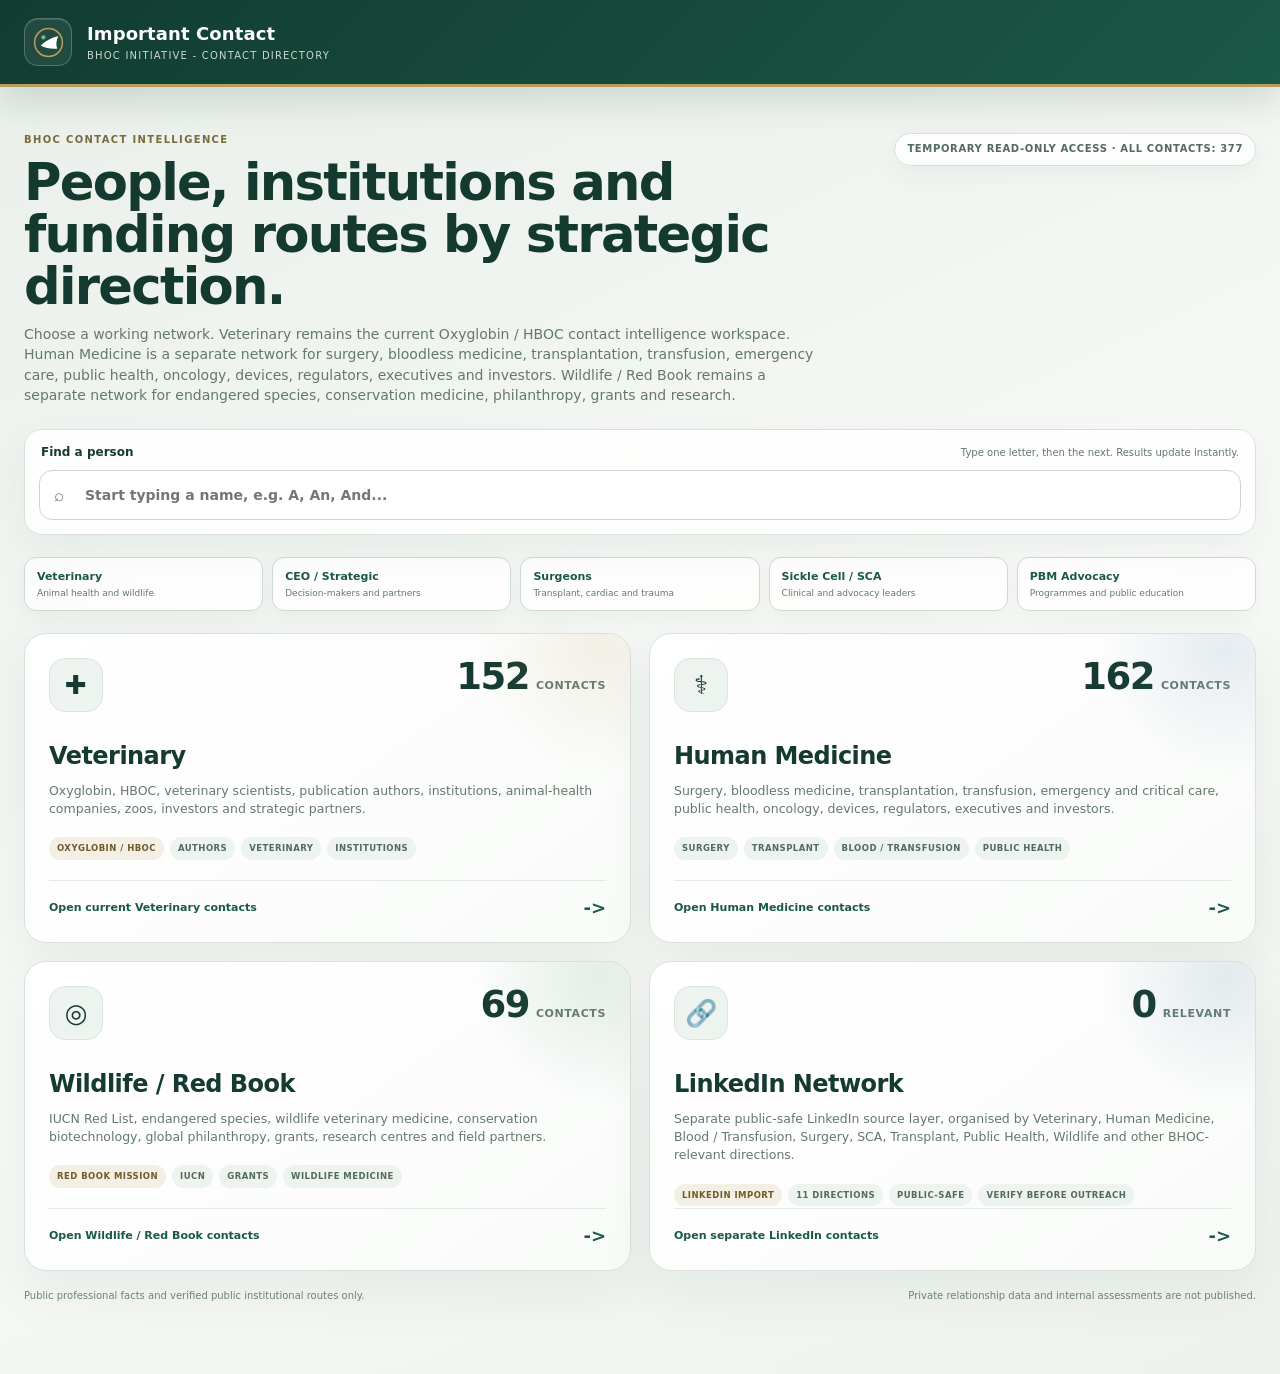
==== index.html @ e78fffad "Refresh LinkedIn group integration scripts" ====
<!doctype html>
<html lang="en">
<head>
<meta charset="utf-8">
<meta name="viewport" content="width=device-width,initial-scale=1">
<meta name="robots" content="noindex,nofollow,noarchive">
<meta name="referrer" content="no-referrer">
<meta http-equiv="Content-Security-Policy" content="default-src 'self'; script-src 'self' 'unsafe-inline'; style-src 'self' 'unsafe-inline'; connect-src 'self'; img-src 'self' data:; object-src 'none'; frame-src 'none'; base-uri 'none'; form-action 'none'">
<title>Important Contact | BHOC Contact Intelligence</title>
<style>.card.human:before{background:radial-gradient(circle,#7898b52b,transparent 68%)}.result-badge.human{background:#edf1f7;color:#49627a}

:root{--bg:#eef2ee;--panel:#fff;--line:#d8e2da;--ink:#153a31;--muted:#64786f;--brand:#123c31;--brand2:#1a5847;--gold:#b79c61;--soft:#edf3ef}
*{box-sizing:border-box}
html,body{margin:0;min-height:100%;background:linear-gradient(155deg,#e9efea 0%,#f7f9f6 55%,#eef2ee 100%);color:var(--ink);font:14px/1.45 system-ui,-apple-system,BlinkMacSystemFont,"Segoe UI",sans-serif}
a{color:inherit}
header{background:linear-gradient(135deg,var(--brand),var(--brand2));color:#fff;border-bottom:3px solid var(--gold);box-shadow:0 14px 35px #123c3126}
.top{max-width:1360px;min-height:84px;margin:auto;padding:0 24px;display:flex;align-items:center;gap:15px}
.mark{width:48px;height:48px;border:1px solid #ffffff38;border-radius:14px;display:grid;place-items:center;background:#ffffff12;box-shadow:inset 0 1px 0 #ffffff22}
.mark svg{width:33px;height:33px}.brand b{display:block;font-size:18px;letter-spacing:.1px}.brand small{display:block;font-size:10px;color:#c8d9d1;letter-spacing:1.2px;text-transform:uppercase;margin-top:2px}
main{max-width:1360px;margin:auto;padding:46px 24px 70px}
.hero{display:grid;grid-template-columns:minmax(0,1fr) auto;gap:30px;align-items:end;margin-bottom:24px}
.kicker{font-size:10px;text-transform:uppercase;letter-spacing:1.35px;font-weight:850;color:#7b6a3c;margin-bottom:8px}
h1{font-size:clamp(30px,4vw,54px);line-height:1.02;letter-spacing:-1.7px;margin:0 0 12px;color:#14392f;max-width:850px}
.hero p{margin:0;color:var(--muted);font-size:14px;max-width:790px}
.live{align-self:start;border:1px solid #d6e0d8;background:#ffffffc7;backdrop-filter:blur(10px);border-radius:999px;padding:8px 12px;font-size:10px;font-weight:850;text-transform:uppercase;letter-spacing:.65px;color:#526a60;box-shadow:0 8px 24px #123c310b}
.search-panel{position:relative;z-index:20;margin:0 0 22px;background:#ffffffd9;border:1px solid var(--line);border-radius:18px;padding:14px;box-shadow:0 14px 36px #123c310d;backdrop-filter:blur(10px)}
.search-label{display:flex;justify-content:space-between;gap:12px;align-items:center;margin:0 2px 8px}.search-label b{font-size:12px}.search-label span{font-size:10px;color:var(--muted)}
.search-wrap{position:relative}.search-icon{position:absolute;left:15px;top:50%;transform:translateY(-50%);font-size:17px;color:#6a7e74;pointer-events:none}.search-wrap input{width:100%;height:50px;border:1px solid #cbd8cf;border-radius:13px;background:#fff;color:var(--ink);padding:0 48px 0 45px;font:600 14px/1.2 system-ui,-apple-system,BlinkMacSystemFont,"Segoe UI",sans-serif;outline:none;box-shadow:inset 0 1px 2px #123c3106}.search-wrap input:focus{border-color:#79978a;box-shadow:0 0 0 3px #1a584713}.clear-search{position:absolute;right:10px;top:50%;transform:translateY(-50%);width:31px;height:31px;border:0;border-radius:9px;background:#edf3ef;color:#526a60;cursor:pointer;font-size:17px;display:none}.clear-search.show{display:block}.search-results{display:none;margin-top:8px;border:1px solid #d6e0d8;border-radius:13px;background:#fff;overflow:hidden;box-shadow:0 18px 40px #123c3114;max-height:420px;overflow-y:auto}.search-results.show{display:block}.result{display:grid;grid-template-columns:minmax(0,1fr) auto;gap:16px;padding:12px 13px;border-bottom:1px solid #e7ede9;text-decoration:none;align-items:center}.result:last-child{border-bottom:0}.result:hover,.result.active{background:#f5f8f6}.result-name{font-size:13px;font-weight:850;color:#173d33}.result-meta{font-size:10px;color:var(--muted);margin-top:2px;line-height:1.35}.result-badges{display:flex;gap:5px;flex-wrap:wrap;justify-content:flex-end}.result-badge{font-size:8px;font-weight:850;text-transform:uppercase;letter-spacing:.4px;padding:4px 7px;border-radius:999px;background:#edf3ef;color:#526a60}.result-badge.wild{background:#edf4e9;color:#4d684e}.result-badge.vet{background:#f3efe5;color:#715b29}.empty-result{padding:14px;color:var(--muted);font-size:11px}.search-foot{padding:8px 12px;background:#f7f9f7;color:#7a8b82;font-size:9px;border-top:1px solid #e7ede9}
.priority-nav{display:grid;grid-template-columns:repeat(5,minmax(130px,1fr));gap:9px;margin:0 0 22px}.priority-link{padding:11px 12px;border:1px solid #cedbd2;border-radius:12px;background:#ffffffc9;color:var(--ink);text-decoration:none;box-shadow:0 8px 20px #123c310a;transition:transform .15s ease,border-color .15s ease}.priority-link:hover{transform:translateY(-1px);border-color:var(--gold)}.priority-link b{display:block;font-size:11px;color:var(--brand2)}.priority-link span{display:block;margin-top:3px;font-size:9px;color:var(--muted);line-height:1.3}
.grid{display:grid;grid-template-columns:repeat(2,minmax(0,1fr));gap:18px}
.card{position:relative;min-height:310px;background:linear-gradient(145deg,#fff,#f9fbf9);border:1px solid var(--line);border-radius:22px;padding:24px;overflow:hidden;text-decoration:none;box-shadow:0 20px 55px #123c3110;transition:transform .18s ease,box-shadow .18s ease,border-color .18s ease}
.card:hover{transform:translateY(-3px);box-shadow:0 26px 65px #123c3118;border-color:#c3d2c7}
.card:before{content:"";position:absolute;width:260px;height:260px;border-radius:50%;right:-100px;top:-115px;background:radial-gradient(circle,#b79c6124,transparent 68%);pointer-events:none}
.card.wild:before{background:radial-gradient(circle,#6ca27a2b,transparent 68%)}.card.network:before{background:radial-gradient(circle,#6b8fa52b,transparent 68%)}
.card-top{display:flex;justify-content:space-between;align-items:flex-start;gap:20px}
.icon{width:54px;height:54px;border-radius:16px;background:#edf3ef;border:1px solid #dbe5de;display:grid;place-items:center;font-size:26px}
.count{display:flex;align-items:baseline;gap:7px;text-align:right}.count strong{font-size:37px;line-height:1;letter-spacing:-1.5px}.count span{font-size:11px;font-weight:800;color:var(--muted);text-transform:uppercase;letter-spacing:.6px}
.card h2{font-size:24px;margin:27px 0 8px;letter-spacing:-.55px}.card p{color:var(--muted);margin:0;max-width:570px;font-size:12.5px}
.tags{display:flex;flex-wrap:wrap;gap:6px;margin:19px 0 26px}.tag{background:var(--soft);color:#526a60;border-radius:999px;padding:5px 8px;font-size:8.5px;font-weight:850;text-transform:uppercase;letter-spacing:.45px}.tag.gold{background:#f3efe5;color:#705a29}
.go{position:absolute;left:24px;right:24px;bottom:21px;display:flex;justify-content:space-between;align-items:center;padding-top:14px;border-top:1px solid #e4ebe6;font-size:11px;font-weight:850;color:#1a5847}.arrow{font-size:18px}
.footer{margin-top:18px;color:#71847a;font-size:10px;display:flex;justify-content:space-between;gap:20px;flex-wrap:wrap}
@media(max-width:820px){main{padding:30px 15px 50px}.top{padding:0 15px}.hero{grid-template-columns:1fr;gap:14px}.live{justify-self:start}.priority-nav{grid-template-columns:1fr 1fr}.grid{grid-template-columns:1fr}.card{min-height:300px;padding:20px}.go{left:20px;right:20px}.count strong{font-size:32px}h1{letter-spacing:-1px}.search-label{align-items:flex-start;flex-direction:column;gap:2px}.result{grid-template-columns:1fr}.result-badges{justify-content:flex-start}}@media(max-width:470px){.priority-nav{grid-template-columns:1fr}}
</style>
</head>
<body>
<header>
  <div class="top">
    <div class="mark" aria-label="BHOC Initiative">
      <svg viewBox="0 0 64 64" fill="none" aria-hidden="true">
        <circle cx="32" cy="32" r="27" stroke="#B79C61" stroke-width="3"/>
        <path d="M17 38c8-8 22-16 34-18-4 8-5 17-2 24-12 1-23-1-32-6Z" fill="#fff"/>
        <circle cx="22" cy="22" r="4" fill="#75BE89"/>
      </svg>
    </div>
    <div class="brand"><b>Important Contact</b><small>BHOC Initiative - Contact Directory</small></div>
  </div>
</header>

<main>
<section class="hero">
  <div>
    <div class="kicker">BHOC Contact Intelligence</div>
    <h1>People, institutions and funding routes by strategic direction.</h1>
    <p>Choose a working network. Veterinary remains the current Oxyglobin / HBOC contact intelligence workspace. Human Medicine is a separate network for surgery, bloodless medicine, transplantation, transfusion, emergency care, public health, oncology, devices, regulators, executives and investors. Wildlife / Red Book remains a separate network for endangered species, conservation medicine, philanthropy, grants and research.</p>
  </div>
  <div class="live">Temporary read-only access · All contacts: <strong id="allCount">...</strong></div>
</section>

<section class="search-panel" aria-label="Person search">
  <div class="search-label"><b>Find a person</b><span>Type one letter, then the next. Results update instantly.</span></div>
  <div class="search-wrap">
    <span class="search-icon" aria-hidden="true">&#8981;</span>
    <input id="personSearch" type="search" inputmode="search" autocomplete="off" spellcheck="false" placeholder="Start typing a name, e.g. A, An, And..." aria-label="Search people by name" aria-controls="personResults" aria-autocomplete="list">
    <button class="clear-search" id="clearSearch" type="button" aria-label="Clear search">x</button>
  </div>
  <div class="search-results" id="personResults" role="listbox" aria-label="Matching people"></div>
</section>

<nav class="priority-nav" aria-label="Priority contact groups">
  <a class="priority-link" href="site/contacts-v7.html?v=20260910-1"><b>Veterinary</b><span>Animal health and wildlife</span></a>
  <a class="priority-link" href="site/human-medicine.html?group=ceo_strategic"><b>CEO / Strategic</b><span>Decision-makers and partners</span></a>
  <a class="priority-link" href="site/human-medicine.html?group=surgery"><b>Surgeons</b><span>Transplant, cardiac and trauma</span></a>
  <a class="priority-link" href="site/human-medicine.html?group=scd_sca"><b>Sickle Cell / SCA</b><span>Clinical and advocacy leaders</span></a>
  <a class="priority-link" href="site/human-medicine.html?group=pbm_advocacy"><b>PBM Advocacy</b><span>Programmes and public education</span></a>
</nav>

<section class="grid">
  <a class="card" href="site/contacts-v7.html?v=20260910-1">
    <div class="card-top">
      <div class="icon" aria-hidden="true">&#10010;</div>
      <div class="count"><strong id="vetCount">...</strong><span>contacts</span></div>
    </div>
    <h2>Veterinary</h2>
    <p>Oxyglobin, HBOC, veterinary scientists, publication authors, institutions, animal-health companies, zoos, investors and strategic partners.</p>
    <div class="tags"><span class="tag gold">Oxyglobin / HBOC</span><span class="tag">Authors</span><span class="tag">Veterinary</span><span class="tag">Institutions</span></div>
    <div class="go"><span>Open current Veterinary contacts</span><span class="arrow">-&gt;</span></div>
  </a>

  <a class="card human" href="site/human-medicine.html?v=20260910-1">
    <div class="card-top">
      <div class="icon" aria-hidden="true">&#9877;</div>
      <div class="count"><strong id="humanCount">...</strong><span>contacts</span></div>
    </div>
    <h2>Human Medicine</h2>
    <p>Surgery, bloodless medicine, transplantation, transfusion, emergency and critical care, public health, oncology, devices, regulators, executives and investors.</p>
    <div class="tags"><span class="tag">Surgery</span><span class="tag">Transplant</span><span class="tag">Blood / Transfusion</span><span class="tag">Public Health</span></div>
    <div class="go"><span>Open Human Medicine contacts</span><span class="arrow">-&gt;</span></div>
  </a>

  <a class="card wild" href="site/wildlife-red-book.html?v=20260906-2">
    <div class="card-top">
      <div class="icon" aria-hidden="true">&#9678;</div>
      <div class="count"><strong id="wildCount">...</strong><span>contacts</span></div>
    </div>
    <h2>Wildlife / Red Book</h2>
    <p>IUCN Red List, endangered species, wildlife veterinary medicine, conservation biotechnology, global philanthropy, grants, research centres and field partners.</p>
    <div class="tags"><span class="tag gold">Red Book Mission</span><span class="tag">IUCN</span><span class="tag">Grants</span><span class="tag">Wildlife Medicine</span></div>
    <div class="go"><span>Open Wildlife / Red Book contacts</span><span class="arrow">-&gt;</span></div>
  </a>
  <a class="card network" href="network/">
    <div class="card-top">
      <div class="icon" aria-hidden="true">&#128279;</div>
      <div class="count"><strong id="linkedinCount">...</strong><span>relevant</span></div>
    </div>
    <h2>LinkedIn Network</h2>
    <p>Separate public-safe LinkedIn source layer, organised by Veterinary, Human Medicine, Blood / Transfusion, Surgery, SCA, Transplant, Public Health, Wildlife and other BHOC-relevant directions.</p>
    <div class="tags"><span class="tag gold">LinkedIn import</span><span class="tag">11 directions</span><span class="tag">Public-safe</span><span class="tag">Verify before outreach</span></div>
    <div class="go"><span>Open separate LinkedIn contacts</span><span class="arrow">-&gt;</span></div>
  </a>
</section>

<div class="footer"><span>Public professional facts and verified public institutional routes only.</span><span>Private relationship data and internal assessments are not published.</span></div>
</main>

<script src="site/directory-counts.js?v=20260915-3"></script>
<script>
'use strict';
const norm=s=>String(s||'').toLowerCase().normalize('NFD').replace(/[\u0300-\u036f]/g,'').replace(/[^a-z0-9]+/g,' ').trim().replace(/\s+/g,' ');
const esc=s=>String(s??'').replace(/[&<>"']/g,c=>({'&':'&amp;','<':'&lt;','>':'&gt;','"':'&quot;',"'":'&#39;'}[c]));
const clean=s=>String(s||'').replace(/[.]+$/,'').trim();
const citeSig=n=>{const t=clean(n).split(/\s+/).filter(Boolean);return t.length<2?norm(n):t[0].toLowerCase()+'|'+t.slice(1).join('').replace(/[^A-Za-z]/g,'').toLowerCase()};
const fullSig=n=>{const t=clean(n).replace(/[()]/g,' ').split(/\s+/).filter(Boolean);return t.length<2?norm(n):t[t.length-1].toLowerCase()+'|'+t.slice(0,-1).map(x=>(x.replace(/[^A-Za-z]/g,'')[0]||'')).join('').toLowerCase()};
const splitAuthors=p=>String(p.source_authors||p.authors||'').split(',').map(clean).filter(x=>x&&!/et\s*al/i.test(x));
function parseStrategic(md){
  const people=[],orgs=[];
  for(const line of md.split('\n').filter(x=>/^\|\s*[PO]\d+/.test(x))){
    const p=line.split('|').slice(1,-1).map(x=>x.trim());
    const m=(p[6]||'').match(/\((https?:\/\/[^)]+)\)/);
    const r={id:p[0],name:p[1],type:p[2],role:p[3],country:p[4],species:p[5],source:m?m[1]:''};
    (/^P/.test(r.id)?people:orgs).push(r);
  }
  return {people,orgs};
}
async function getJSON(url,fallback){try{const r=await fetch(url,{cache:'no-store'});if(!r.ok)throw Error(r.status);return await r.json()}catch(e){return fallback}}
async function getText(url,fallback=''){try{const r=await fetch(url,{cache:'no-store'});if(!r.ok)throw Error(r.status);return await r.text()}catch(e){return fallback}}
let peopleIndex=[];
function buildPeopleIndex(vetPeople,humanPeople,wildContacts){
  const map=new Map();
  function add(x,section){
    if(!x?.name)return;
    const key=norm(x.name); if(!key)return;
    let r=map.get(key);
    if(!r){r={name:x.name,role:x.role||'',organisation:x.organisation||'',country:x.country||'',url:x.source||x.contact_page||x.official_page||'',sections:new Set()};map.set(key,r)}
    r.sections.add(section);
    if(!r.role&&x.role)r.role=x.role;
    if(!r.organisation&&x.organisation)r.organisation=x.organisation;
    if(!r.country&&x.country)r.country=x.country;
    if(!r.url)r.url=x.contact_page||x.official_page||x.source||'';
  }
  vetPeople.forEach(p=>add({name:p.name,role:p.role,country:p.country,source:p.source},'Veterinary'));
  humanPeople.forEach(p=>add({name:p.name,role:p.role,country:p.country,source:p.source},'Human Medicine'));
  (wildContacts||[]).filter(x=>String(x.record_type||'').toLowerCase()==='person').forEach(p=>add(p,'Wildlife / Red Book'));
  peopleIndex=[...map.values()].sort((a,b)=>a.name.localeCompare(b.name));
}
function renderPeopleSearch(){
  const input=document.getElementById('personSearch'),box=document.getElementById('personResults'),clear=document.getElementById('clearSearch');
  const q=norm(input.value);
  clear.classList.toggle('show',!!q);
  if(!q){box.classList.remove('show');box.innerHTML='';return}
  const matches=peopleIndex.filter(p=>norm(p.name).includes(q)).sort((a,b)=>{
    const an=norm(a.name),bn=norm(b.name),as=an.startsWith(q)?0:1,bs=bn.startsWith(q)?0:1;
    return as-bs||an.indexOf(q)-bn.indexOf(q)||a.name.localeCompare(b.name);
  }).slice(0,12);
  if(!matches.length){box.innerHTML='<div class="empty-result">No person found for <b>'+esc(input.value.trim())+'</b>.</div>';box.classList.add('show');return}
  box.innerHTML=matches.map(p=>{
    const meta=[p.role,p.organisation,p.country].filter(Boolean).join(' - ');
    const badges=[...p.sections].map(s=>'<span class="result-badge '+(s.startsWith('Wildlife')?'wild':s.startsWith('Human')?'human':'vet')+'">'+esc(s)+'</span>').join('');
    const href=p.url||'#';
    return '<a class="result" role="option" href="'+esc(href)+'"'+(href==='#'?'':' target="_blank" rel="noopener"')+'><div><div class="result-name">'+esc(p.name)+'</div><div class="result-meta">'+esc(meta||'Public professional contact')+'</div></div><div class="result-badges">'+badges+'</div></a>';
  }).join('')+'<div class="search-foot">Showing up to 12 matching people. Search is name-based and updates with every letter.</div>';
  box.classList.add('show');
}

document.getElementById('personSearch').addEventListener('input',renderPeopleSearch);
document.getElementById('personSearch').addEventListener('focus',()=>{if(document.getElementById('personSearch').value)renderPeopleSearch()});
document.getElementById('clearSearch').addEventListener('click',()=>{const i=document.getElementById('personSearch');i.value='';renderPeopleSearch();i.focus()});
document.addEventListener('click',e=>{if(!e.target.closest('.search-panel'))document.getElementById('personResults').classList.remove('show')});
document.getElementById('personSearch').addEventListener('keydown',e=>{if(e.key==='Escape'){e.currentTarget.value='';renderPeopleSearch();e.currentTarget.blur()}});

(async()=>{
  const [md,hmd,wild]=await Promise.all([getText('veterinary/CONTACTS.md'),getText('human-medicine/CONTACTS.md'),getJSON('wildlife-red-book/contacts.json',{contacts:[]})]);
  const parsed=parseStrategic(md),humanParsed=parseStrategic(hmd);
  buildPeopleIndex(parsed.people,humanParsed.people,wild.contacts||[]);
  const summary=await window.ImportantContactCounts.get();
  document.getElementById('vetCount').textContent=summary.veterinary??'-';
  document.getElementById('humanCount').textContent=summary.humanMedicine??'-';
  document.getElementById('wildCount').textContent=summary.wildlife??'-';
  document.getElementById('linkedinCount').textContent=summary.linkedinNetwork??'-';
  document.getElementById('allCount').textContent=summary.total??'-';
})();
</script>
</body>
</html>
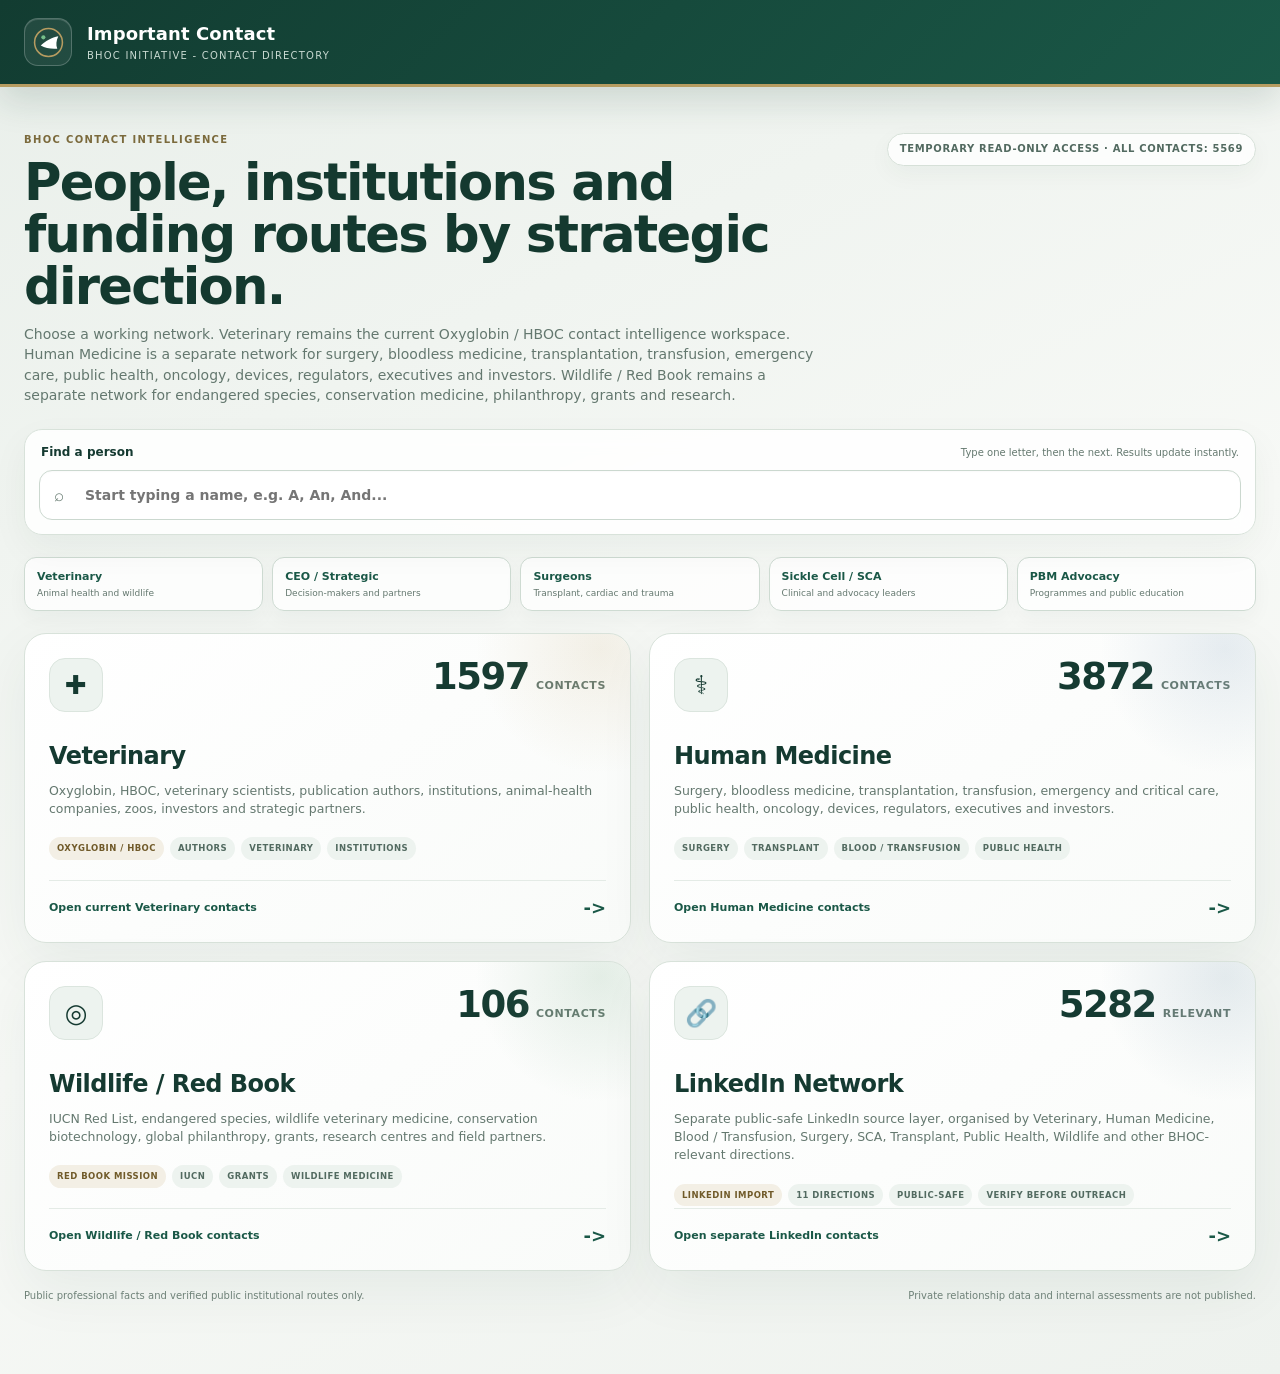
==== commit 994ae6fe: "Refresh total counter loader" ====
--- a/index.html
+++ b/index.html
@@ -132,7 +132,7 @@
 <div class="footer"><span>Public professional facts and verified public institutional routes only.</span><span>Private relationship data and internal assessments are not published.</span></div>
 </main>
 
-<script src="site/directory-counts.js?v=20260915-3"></script>
+<script src="site/directory-counts.js?v=20260915-4"></script>
 <script>
 'use strict';
 const norm=s=>String(s||'').toLowerCase().normalize('NFD').replace(/[\u0300-\u036f]/g,'').replace(/[^a-z0-9]+/g,' ').trim().replace(/\s+/g,' ');
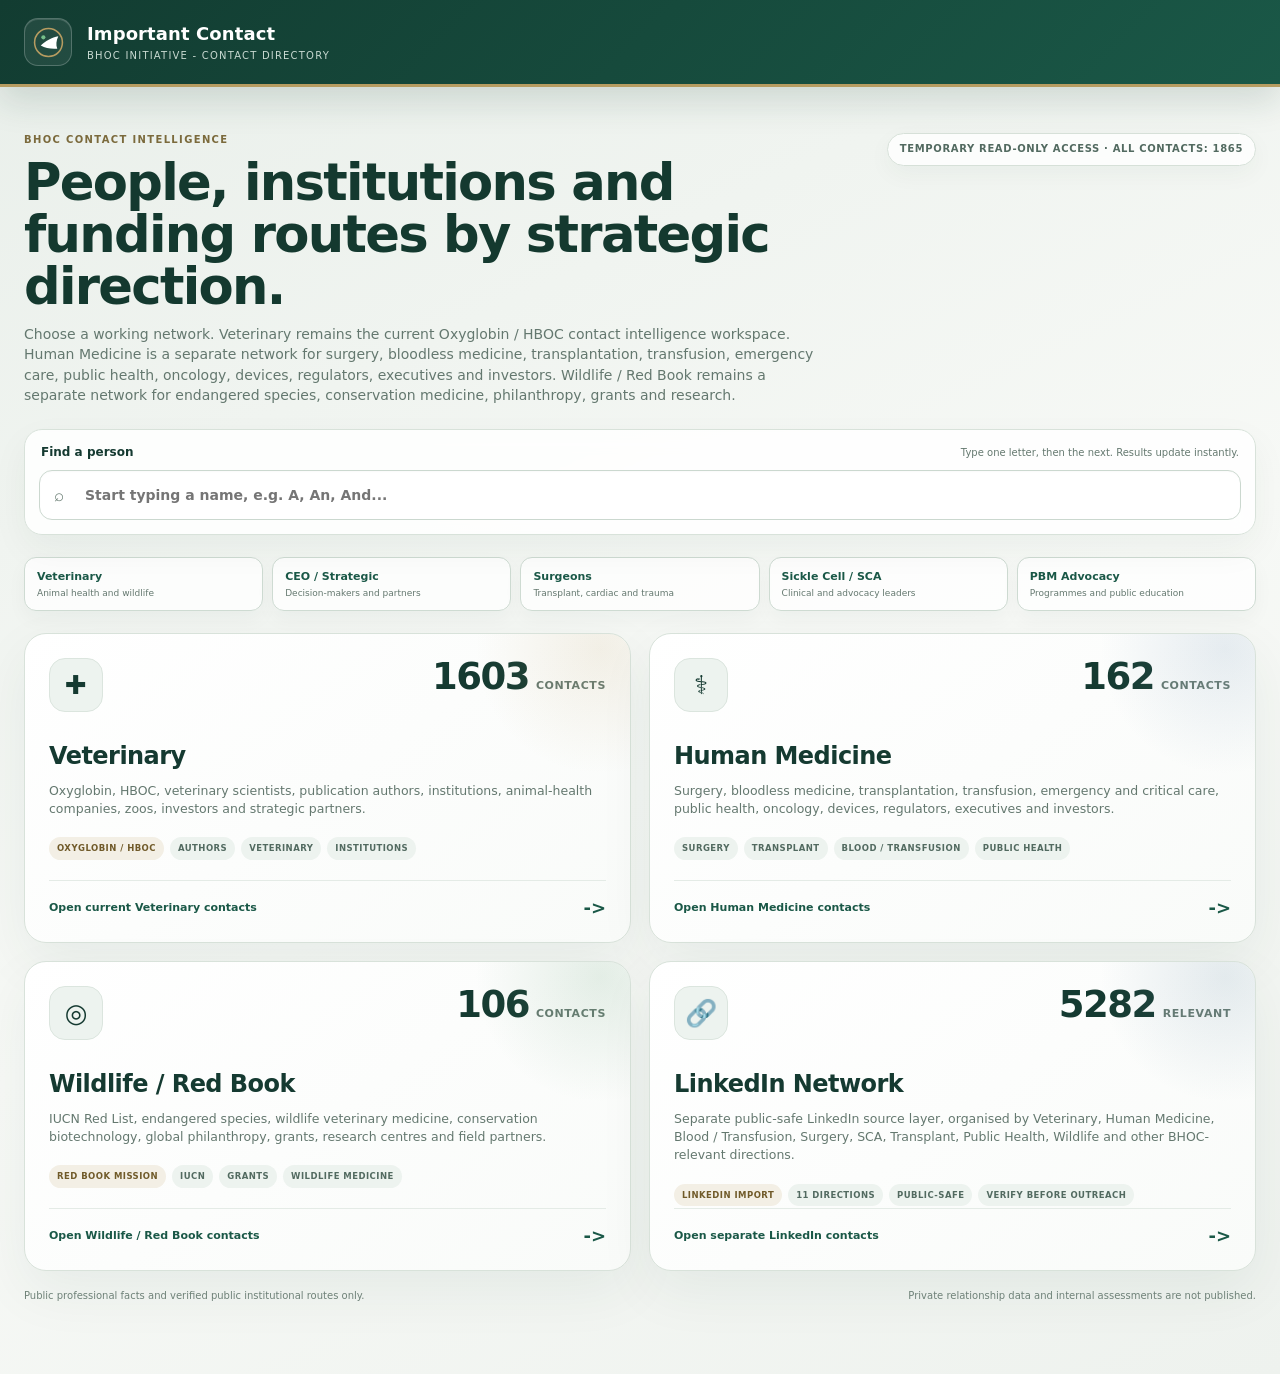
==== commit b46bffcd: "Refresh deduplicated group totals" ====
--- a/index.html
+++ b/index.html
@@ -132,7 +132,7 @@
 <div class="footer"><span>Public professional facts and verified public institutional routes only.</span><span>Private relationship data and internal assessments are not published.</span></div>
 </main>
 
-<script src="site/directory-counts.js?v=20260915-4"></script>
+<script src="site/directory-counts.js?v=20260915-5"></script>
 <script>
 'use strict';
 const norm=s=>String(s||'').toLowerCase().normalize('NFD').replace(/[\u0300-\u036f]/g,'').replace(/[^a-z0-9]+/g,' ').trim().replace(/\s+/g,' ');
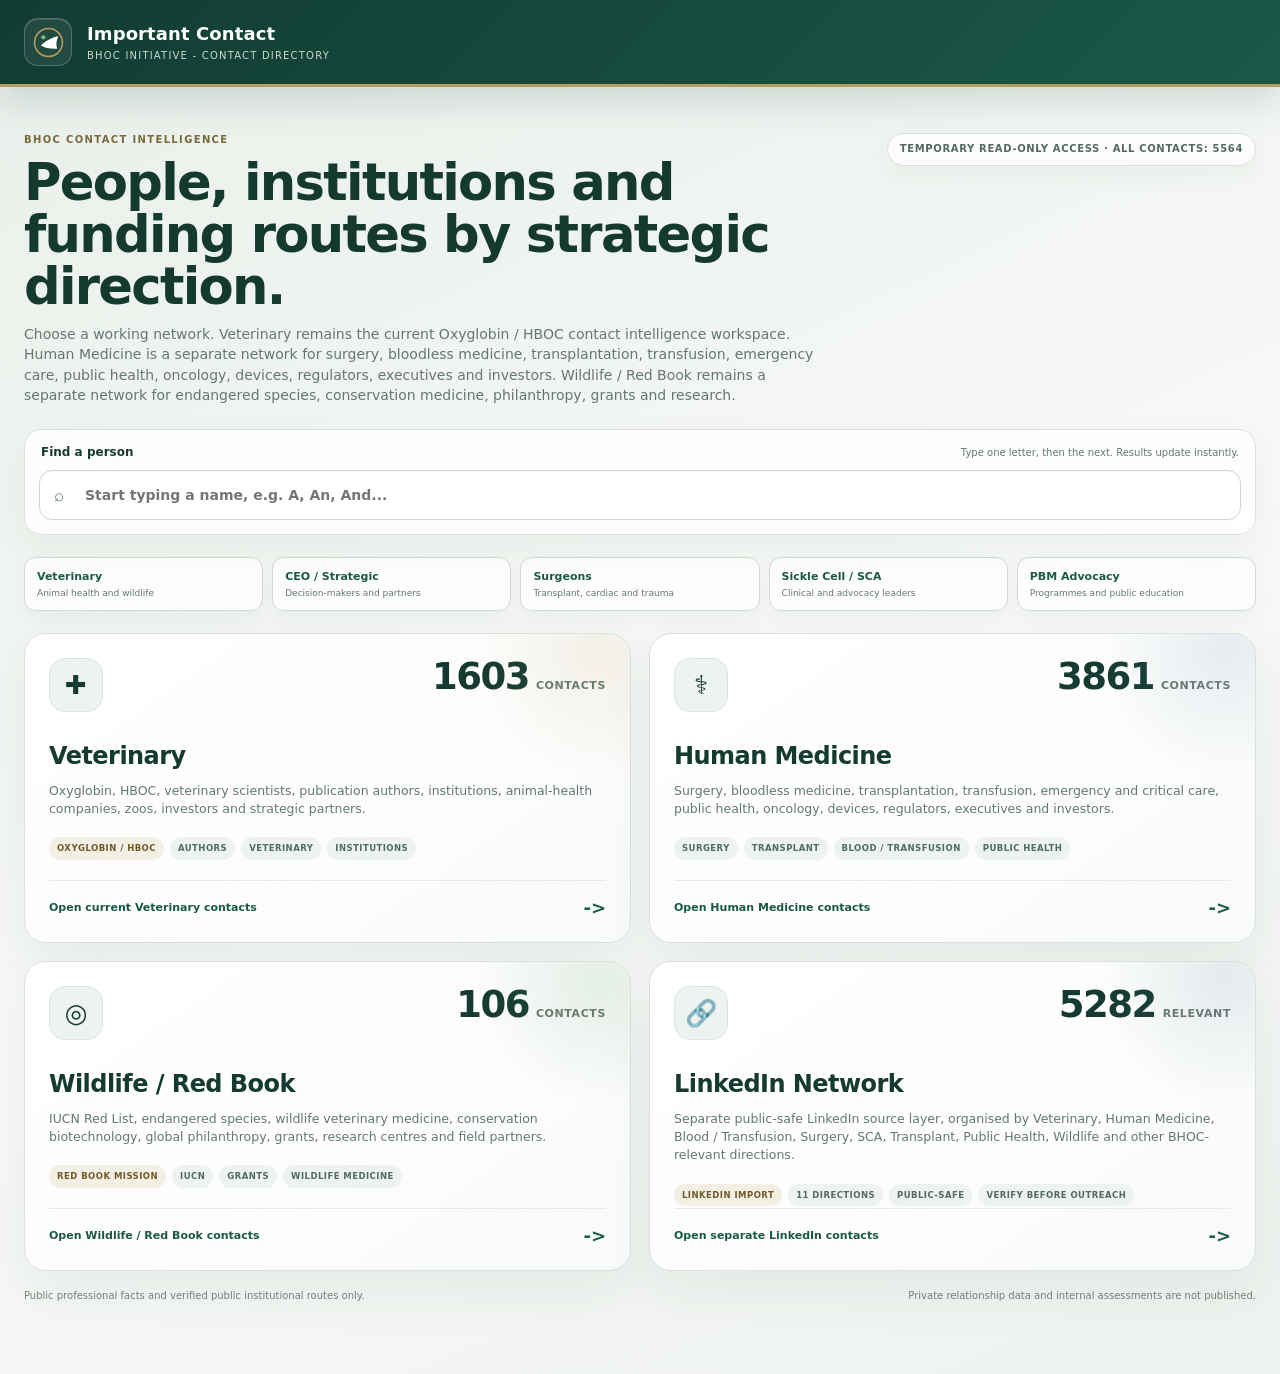
==== commit fd632949: "Refresh Human total mapping" ====
--- a/index.html
+++ b/index.html
@@ -132,7 +132,7 @@
 <div class="footer"><span>Public professional facts and verified public institutional routes only.</span><span>Private relationship data and internal assessments are not published.</span></div>
 </main>
 
-<script src="site/directory-counts.js?v=20260915-5"></script>
+<script src="site/directory-counts.js?v=20260915-6"></script>
 <script>
 'use strict';
 const norm=s=>String(s||'').toLowerCase().normalize('NFD').replace(/[\u0300-\u036f]/g,'').replace(/[^a-z0-9]+/g,' ').trim().replace(/\s+/g,' ');
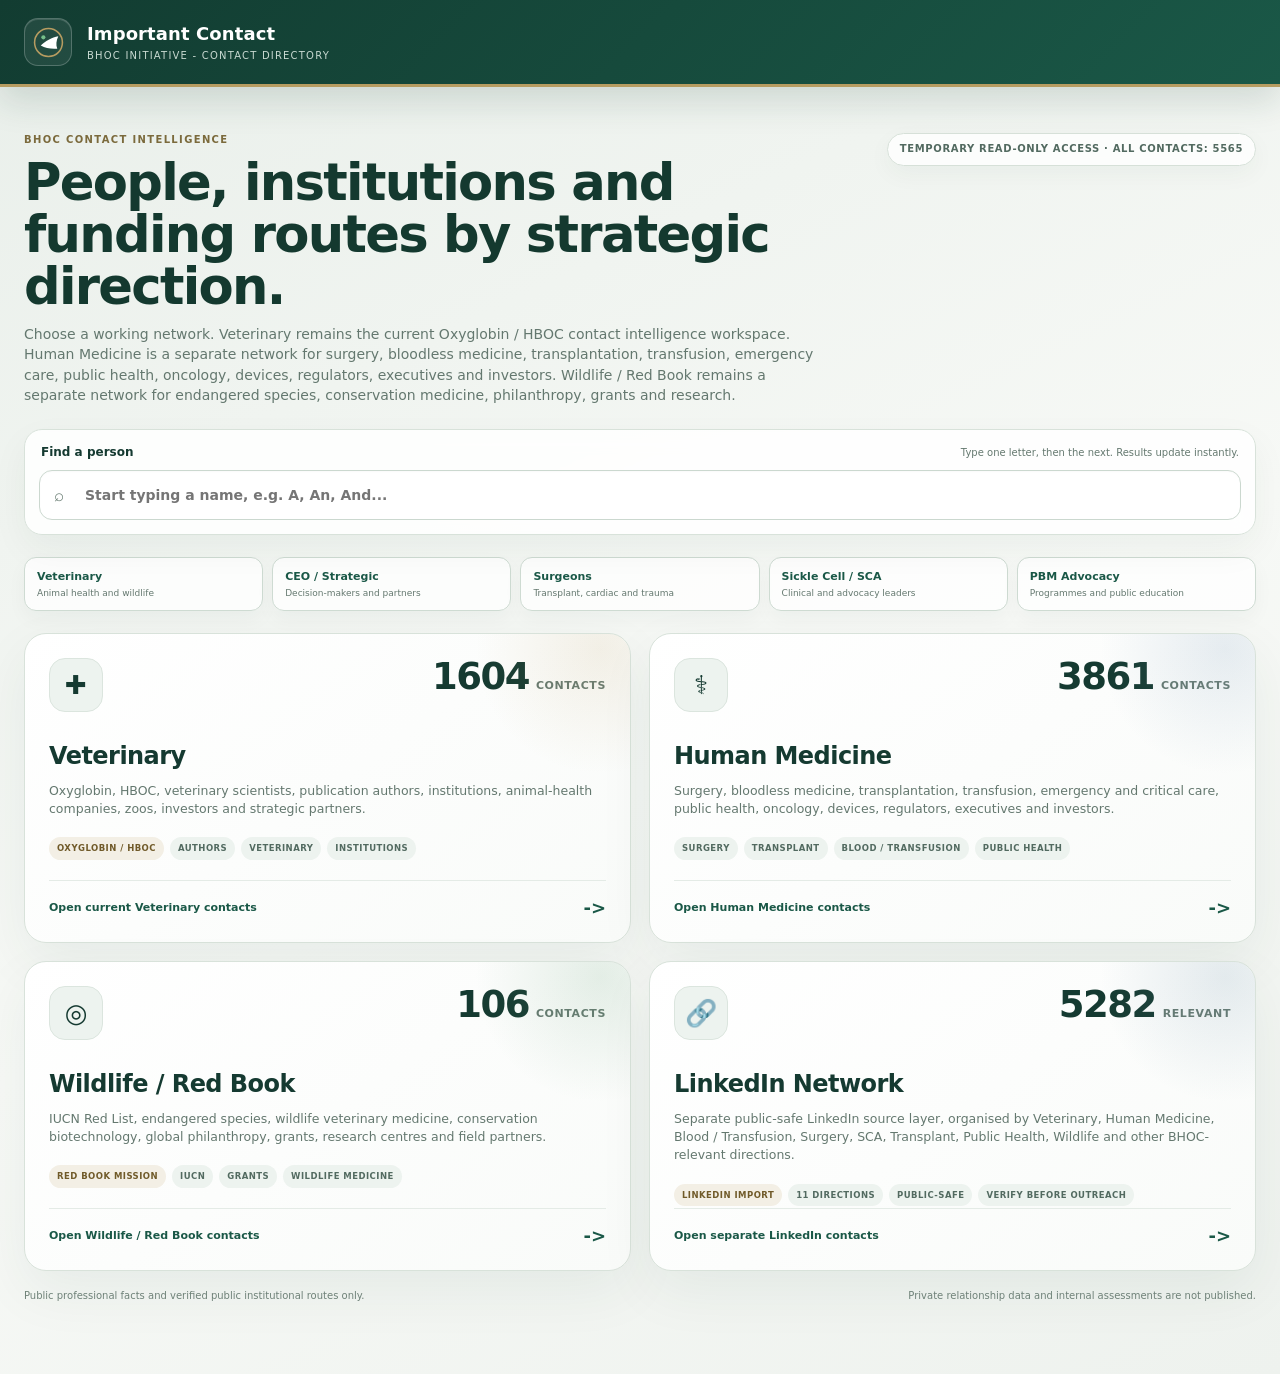
==== commit 06582f08: "Refresh canonical deduplicated counters" ====
--- a/index.html
+++ b/index.html
@@ -132,7 +132,7 @@
 <div class="footer"><span>Public professional facts and verified public institutional routes only.</span><span>Private relationship data and internal assessments are not published.</span></div>
 </main>
 
-<script src="site/directory-counts.js?v=20260915-6"></script>
+<script src="site/directory-counts.js?v=20260915-7"></script>
 <script>
 'use strict';
 const norm=s=>String(s||'').toLowerCase().normalize('NFD').replace(/[\u0300-\u036f]/g,'').replace(/[^a-z0-9]+/g,' ').trim().replace(/\s+/g,' ');
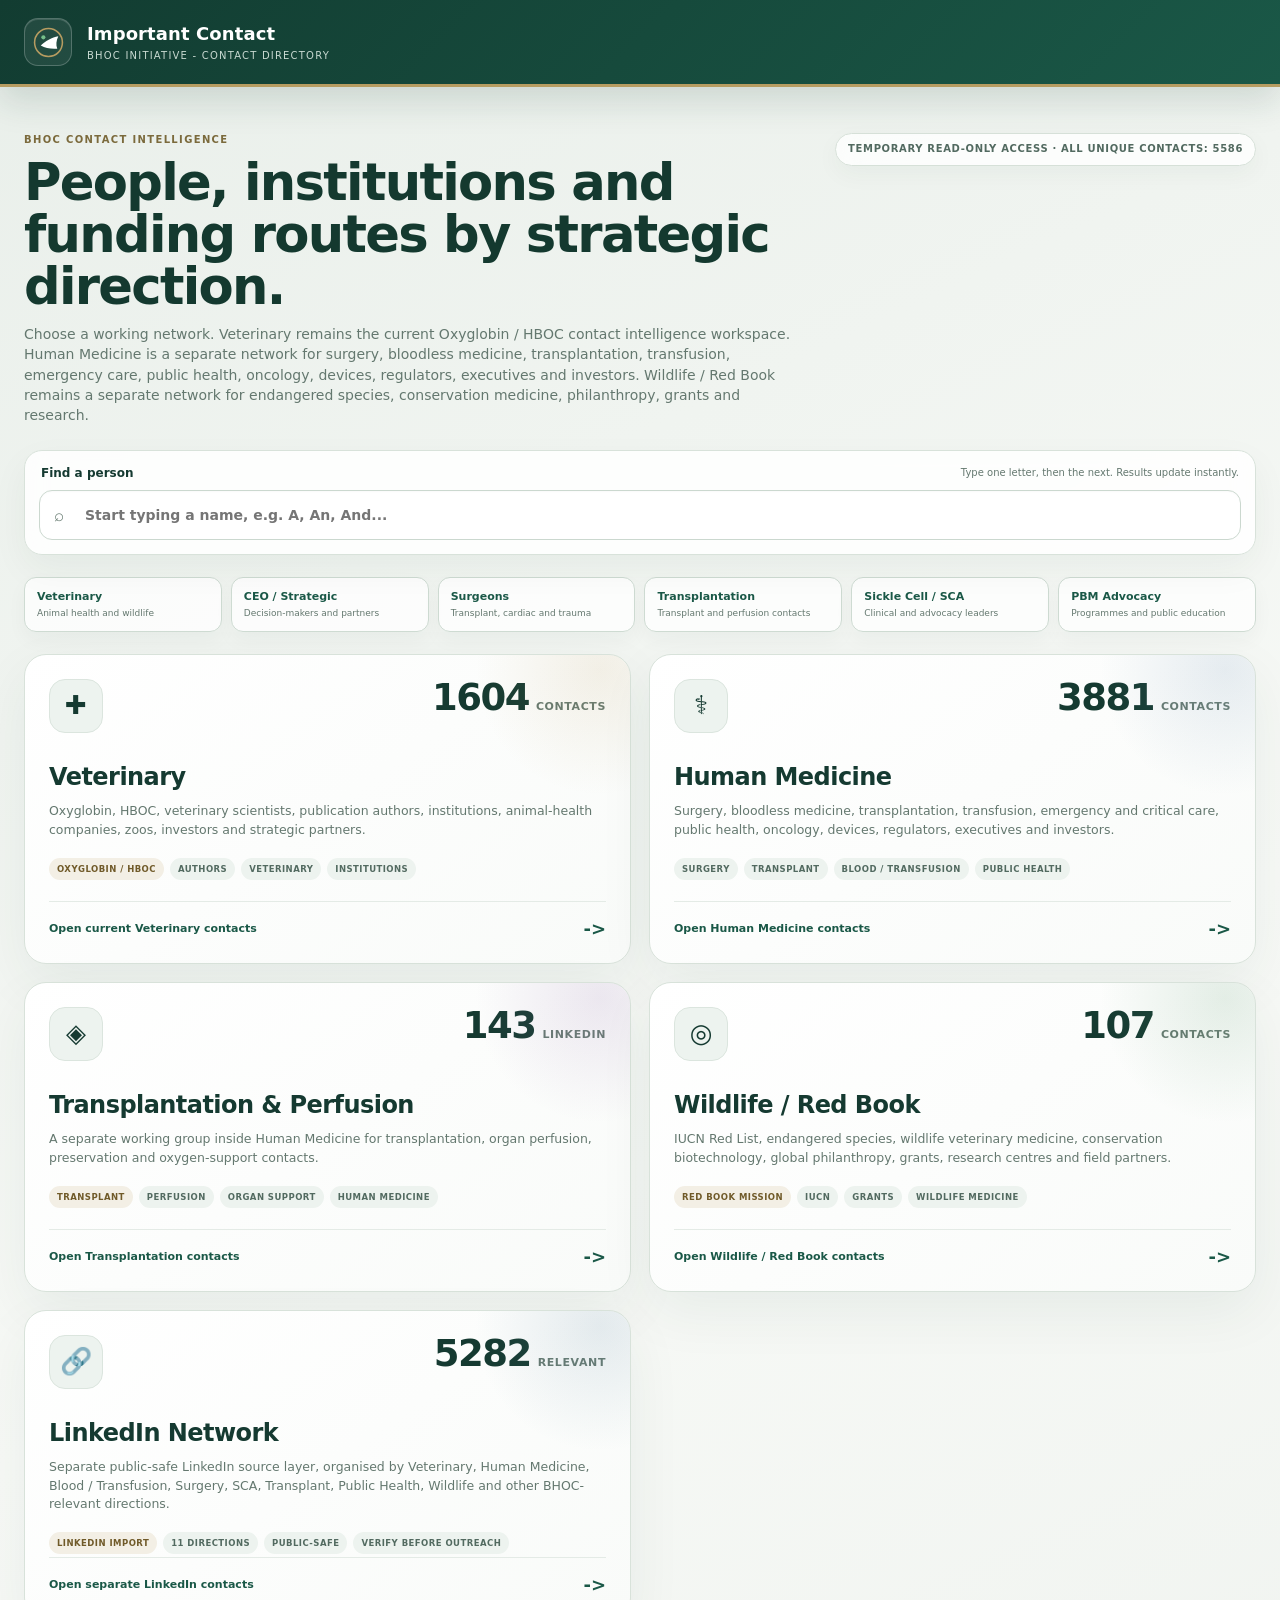
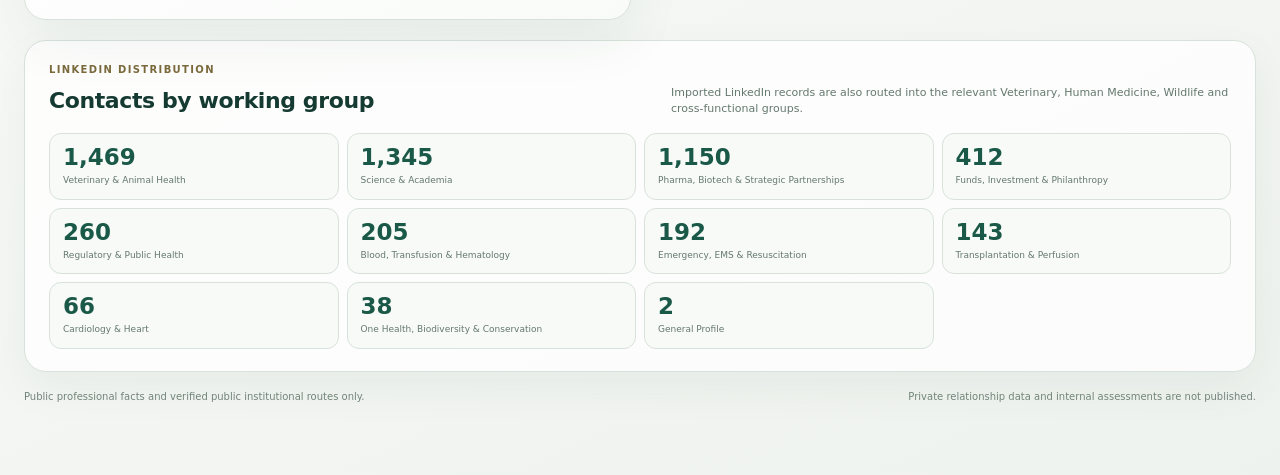
==== commit e00195c9: "Merge LinkedIn contacts into canonical directories" ====
--- a/index.html
+++ b/index.html
@@ -26,7 +26,7 @@
 .search-panel{position:relative;z-index:20;margin:0 0 22px;background:#ffffffd9;border:1px solid var(--line);border-radius:18px;padding:14px;box-shadow:0 14px 36px #123c310d;backdrop-filter:blur(10px)}
 .search-label{display:flex;justify-content:space-between;gap:12px;align-items:center;margin:0 2px 8px}.search-label b{font-size:12px}.search-label span{font-size:10px;color:var(--muted)}
 .search-wrap{position:relative}.search-icon{position:absolute;left:15px;top:50%;transform:translateY(-50%);font-size:17px;color:#6a7e74;pointer-events:none}.search-wrap input{width:100%;height:50px;border:1px solid #cbd8cf;border-radius:13px;background:#fff;color:var(--ink);padding:0 48px 0 45px;font:600 14px/1.2 system-ui,-apple-system,BlinkMacSystemFont,"Segoe UI",sans-serif;outline:none;box-shadow:inset 0 1px 2px #123c3106}.search-wrap input:focus{border-color:#79978a;box-shadow:0 0 0 3px #1a584713}.clear-search{position:absolute;right:10px;top:50%;transform:translateY(-50%);width:31px;height:31px;border:0;border-radius:9px;background:#edf3ef;color:#526a60;cursor:pointer;font-size:17px;display:none}.clear-search.show{display:block}.search-results{display:none;margin-top:8px;border:1px solid #d6e0d8;border-radius:13px;background:#fff;overflow:hidden;box-shadow:0 18px 40px #123c3114;max-height:420px;overflow-y:auto}.search-results.show{display:block}.result{display:grid;grid-template-columns:minmax(0,1fr) auto;gap:16px;padding:12px 13px;border-bottom:1px solid #e7ede9;text-decoration:none;align-items:center}.result:last-child{border-bottom:0}.result:hover,.result.active{background:#f5f8f6}.result-name{font-size:13px;font-weight:850;color:#173d33}.result-meta{font-size:10px;color:var(--muted);margin-top:2px;line-height:1.35}.result-badges{display:flex;gap:5px;flex-wrap:wrap;justify-content:flex-end}.result-badge{font-size:8px;font-weight:850;text-transform:uppercase;letter-spacing:.4px;padding:4px 7px;border-radius:999px;background:#edf3ef;color:#526a60}.result-badge.wild{background:#edf4e9;color:#4d684e}.result-badge.vet{background:#f3efe5;color:#715b29}.empty-result{padding:14px;color:var(--muted);font-size:11px}.search-foot{padding:8px 12px;background:#f7f9f7;color:#7a8b82;font-size:9px;border-top:1px solid #e7ede9}
-.priority-nav{display:grid;grid-template-columns:repeat(5,minmax(130px,1fr));gap:9px;margin:0 0 22px}.priority-link{padding:11px 12px;border:1px solid #cedbd2;border-radius:12px;background:#ffffffc9;color:var(--ink);text-decoration:none;box-shadow:0 8px 20px #123c310a;transition:transform .15s ease,border-color .15s ease}.priority-link:hover{transform:translateY(-1px);border-color:var(--gold)}.priority-link b{display:block;font-size:11px;color:var(--brand2)}.priority-link span{display:block;margin-top:3px;font-size:9px;color:var(--muted);line-height:1.3}
+.priority-nav{display:grid;grid-template-columns:repeat(6,minmax(120px,1fr));gap:9px;margin:0 0 22px}.priority-link{padding:11px 12px;border:1px solid #cedbd2;border-radius:12px;background:#ffffffc9;color:var(--ink);text-decoration:none;box-shadow:0 8px 20px #123c310a;transition:transform .15s ease,border-color .15s ease}.priority-link:hover{transform:translateY(-1px);border-color:var(--gold)}.priority-link b{display:block;font-size:11px;color:var(--brand2)}.priority-link span{display:block;margin-top:3px;font-size:9px;color:var(--muted);line-height:1.3}
 .grid{display:grid;grid-template-columns:repeat(2,minmax(0,1fr));gap:18px}
 .card{position:relative;min-height:310px;background:linear-gradient(145deg,#fff,#f9fbf9);border:1px solid var(--line);border-radius:22px;padding:24px;overflow:hidden;text-decoration:none;box-shadow:0 20px 55px #123c3110;transition:transform .18s ease,box-shadow .18s ease,border-color .18s ease}
 .card:hover{transform:translateY(-3px);box-shadow:0 26px 65px #123c3118;border-color:#c3d2c7}
@@ -38,8 +38,10 @@
 .card h2{font-size:24px;margin:27px 0 8px;letter-spacing:-.55px}.card p{color:var(--muted);margin:0;max-width:570px;font-size:12.5px}
 .tags{display:flex;flex-wrap:wrap;gap:6px;margin:19px 0 26px}.tag{background:var(--soft);color:#526a60;border-radius:999px;padding:5px 8px;font-size:8.5px;font-weight:850;text-transform:uppercase;letter-spacing:.45px}.tag.gold{background:#f3efe5;color:#705a29}
 .go{position:absolute;left:24px;right:24px;bottom:21px;display:flex;justify-content:space-between;align-items:center;padding-top:14px;border-top:1px solid #e4ebe6;font-size:11px;font-weight:850;color:#1a5847}.arrow{font-size:18px}
+.card.transplant:before{background:radial-gradient(circle,#9c7cb12b,transparent 68%)}
+.group-summary{margin-top:20px;padding:22px 24px;background:#ffffffc9;border:1px solid var(--line);border-radius:22px;box-shadow:0 16px 45px #123c310d}.group-summary-head{display:flex;justify-content:space-between;gap:20px;align-items:end;margin-bottom:16px}.group-summary-head h2{margin:0;font-size:22px;letter-spacing:-.4px}.group-summary-head span{max-width:560px;color:var(--muted);font-size:11px}.group-counts{display:grid;grid-template-columns:repeat(4,minmax(150px,1fr));gap:8px}.group-count{padding:12px 13px;border:1px solid #d8e2da;border-radius:12px;background:#f8faf8}.group-count strong{display:block;font-size:23px;line-height:1;color:var(--brand2)}.group-count span{display:block;margin-top:6px;color:var(--muted);font-size:9px;line-height:1.3}.group-loading{color:var(--muted);font-size:11px}
 .footer{margin-top:18px;color:#71847a;font-size:10px;display:flex;justify-content:space-between;gap:20px;flex-wrap:wrap}
-@media(max-width:820px){main{padding:30px 15px 50px}.top{padding:0 15px}.hero{grid-template-columns:1fr;gap:14px}.live{justify-self:start}.priority-nav{grid-template-columns:1fr 1fr}.grid{grid-template-columns:1fr}.card{min-height:300px;padding:20px}.go{left:20px;right:20px}.count strong{font-size:32px}h1{letter-spacing:-1px}.search-label{align-items:flex-start;flex-direction:column;gap:2px}.result{grid-template-columns:1fr}.result-badges{justify-content:flex-start}}@media(max-width:470px){.priority-nav{grid-template-columns:1fr}}
+@media(max-width:820px){main{padding:30px 15px 50px}.top{padding:0 15px}.hero{grid-template-columns:1fr;gap:14px}.live{justify-self:start}.priority-nav{grid-template-columns:1fr 1fr}.grid{grid-template-columns:1fr}.card{min-height:300px;padding:20px}.go{left:20px;right:20px}.count strong{font-size:32px}h1{letter-spacing:-1px}.search-label{align-items:flex-start;flex-direction:column;gap:2px}.result{grid-template-columns:1fr}.result-badges{justify-content:flex-start}.group-summary{padding:18px}.group-summary-head{align-items:flex-start;flex-direction:column;gap:5px}.group-counts{grid-template-columns:repeat(2,minmax(0,1fr))}}@media(max-width:470px){.priority-nav{grid-template-columns:1fr}.group-counts{grid-template-columns:1fr}}
 </style>
 </head>
 <body>
@@ -63,7 +65,7 @@
     <h1>People, institutions and funding routes by strategic direction.</h1>
     <p>Choose a working network. Veterinary remains the current Oxyglobin / HBOC contact intelligence workspace. Human Medicine is a separate network for surgery, bloodless medicine, transplantation, transfusion, emergency care, public health, oncology, devices, regulators, executives and investors. Wildlife / Red Book remains a separate network for endangered species, conservation medicine, philanthropy, grants and research.</p>
   </div>
-  <div class="live">Temporary read-only access · All contacts: <strong id="allCount">...</strong></div>
+  <div class="live">Temporary read-only access · All unique contacts: <strong id="allCount">...</strong></div>
 </section>
 
 <section class="search-panel" aria-label="Person search">
@@ -80,6 +82,7 @@
   <a class="priority-link" href="site/contacts-v7.html?v=20260910-1"><b>Veterinary</b><span>Animal health and wildlife</span></a>
   <a class="priority-link" href="site/human-medicine.html?group=ceo_strategic"><b>CEO / Strategic</b><span>Decision-makers and partners</span></a>
   <a class="priority-link" href="site/human-medicine.html?group=surgery"><b>Surgeons</b><span>Transplant, cardiac and trauma</span></a>
+  <a class="priority-link" href="site/human-medicine.html?group=transplant"><b>Transplantation</b><span>Transplant and perfusion contacts</span></a>
   <a class="priority-link" href="site/human-medicine.html?group=scd_sca"><b>Sickle Cell / SCA</b><span>Clinical and advocacy leaders</span></a>
   <a class="priority-link" href="site/human-medicine.html?group=pbm_advocacy"><b>PBM Advocacy</b><span>Programmes and public education</span></a>
 </nav>
@@ -107,6 +110,17 @@
     <div class="go"><span>Open Human Medicine contacts</span><span class="arrow">-&gt;</span></div>
   </a>
 
+  <a class="card transplant" href="site/human-medicine.html?group=transplant">
+    <div class="card-top">
+      <div class="icon" aria-hidden="true">&#9672;</div>
+      <div class="count"><strong id="transplantCount">...</strong><span>LinkedIn</span></div>
+    </div>
+    <h2>Transplantation &amp; Perfusion</h2>
+    <p>A separate working group inside Human Medicine for transplantation, organ perfusion, preservation and oxygen-support contacts.</p>
+    <div class="tags"><span class="tag gold">Transplant</span><span class="tag">Perfusion</span><span class="tag">Organ support</span><span class="tag">Human Medicine</span></div>
+    <div class="go"><span>Open Transplantation contacts</span><span class="arrow">-&gt;</span></div>
+  </a>
+
   <a class="card wild" href="site/wildlife-red-book.html?v=20260906-2">
     <div class="card-top">
       <div class="icon" aria-hidden="true">&#9678;</div>
@@ -129,13 +143,21 @@
   </a>
 </section>
 
+<section class="group-summary" aria-labelledby="group-summary-title">
+  <div class="group-summary-head">
+    <div><div class="kicker">LinkedIn distribution</div><h2 id="group-summary-title">Contacts by working group</h2></div>
+    <span>Imported LinkedIn records are also routed into the relevant Veterinary, Human Medicine, Wildlife and cross-functional groups.</span>
+  </div>
+  <div class="group-counts" id="groupCounts"><span class="group-loading">Loading group counts...</span></div>
+</section>
+
 <div class="footer"><span>Public professional facts and verified public institutional routes only.</span><span>Private relationship data and internal assessments are not published.</span></div>
 </main>
 
-<script src="site/directory-counts.js?v=20260915-7"></script>
+<script src="site/directory-counts.js?v=20260915-4"></script>
 <script>
 'use strict';
-const norm=s=>String(s||'').toLowerCase().normalize('NFD').replace(/[\u0300-\u036f]/g,'').replace(/[^a-z0-9]+/g,' ').trim().replace(/\s+/g,' ');
+const norm=s=>String(s||'').toLowerCase().normalize('NFD').replace(/[\u0300-\u036f]/g,'').replace(/[^\p{L}\p{N}]+/gu,' ').trim().replace(/\s+/g,' ');
 const esc=s=>String(s??'').replace(/[&<>"']/g,c=>({'&':'&amp;','<':'&lt;','>':'&gt;','"':'&quot;',"'":'&#39;'}[c]));
 const clean=s=>String(s||'').replace(/[.]+$/,'').trim();
 const citeSig=n=>{const t=clean(n).split(/\s+/).filter(Boolean);return t.length<2?norm(n):t[0].toLowerCase()+'|'+t.slice(1).join('').replace(/[^A-Za-z]/g,'').toLowerCase()};
@@ -154,7 +176,7 @@
 async function getJSON(url,fallback){try{const r=await fetch(url,{cache:'no-store'});if(!r.ok)throw Error(r.status);return await r.json()}catch(e){return fallback}}
 async function getText(url,fallback=''){try{const r=await fetch(url,{cache:'no-store'});if(!r.ok)throw Error(r.status);return await r.text()}catch(e){return fallback}}
 let peopleIndex=[];
-function buildPeopleIndex(vetPeople,humanPeople,wildContacts){
+function buildPeopleIndex(vetPeople,humanPeople,wildContacts,linkedinRecords){
   const map=new Map();
   function add(x,section){
     if(!x?.name)return;
@@ -170,6 +192,11 @@
   vetPeople.forEach(p=>add({name:p.name,role:p.role,country:p.country,source:p.source},'Veterinary'));
   humanPeople.forEach(p=>add({name:p.name,role:p.role,country:p.country,source:p.source},'Human Medicine'));
   (wildContacts||[]).filter(x=>String(x.record_type||'').toLowerCase()==='person').forEach(p=>add(p,'Wildlife / Red Book'));
+  (linkedinRecords||[]).forEach(p=>{
+    const scope=window.ImportantContactCounts?.linkedInScope?.(p);
+    const section=scope==='veterinary'?'Veterinary':scope==='wildlife'?'Wildlife / Red Book':'Human Medicine';
+    add({name:p.n,role:p.r,organisation:p.o,source:p.l},section);
+  });
   peopleIndex=[...map.values()].sort((a,b)=>a.name.localeCompare(b.name));
 }
 function renderPeopleSearch(){
@@ -197,16 +224,26 @@
 document.addEventListener('click',e=>{if(!e.target.closest('.search-panel'))document.getElementById('personResults').classList.remove('show')});
 document.getElementById('personSearch').addEventListener('keydown',e=>{if(e.key==='Escape'){e.currentTarget.value='';renderPeopleSearch();e.currentTarget.blur()}});
 
+function renderGroupCounts(summary){
+  const box=document.getElementById('groupCounts');
+  const counts=summary.linkedinSegments||{};
+  const entries=Object.entries(counts).sort((a,b)=>b[1]-a[1]||a[0].localeCompare(b[0]));
+  box.innerHTML=entries.map(([label,count])=>'<div class="group-count"><strong>'+Number(count).toLocaleString('en-US')+'</strong><span>'+esc(label)+'</span></div>').join('');
+}
+
 (async()=>{
   const [md,hmd,wild]=await Promise.all([getText('veterinary/CONTACTS.md'),getText('human-medicine/CONTACTS.md'),getJSON('wildlife-red-book/contacts.json',{contacts:[]})]);
   const parsed=parseStrategic(md),humanParsed=parseStrategic(hmd);
-  buildPeopleIndex(parsed.people,humanParsed.people,wild.contacts||[]);
+  const network=await window.ImportantContactCounts.loadLinkedInNetwork();
+  buildPeopleIndex(parsed.people,humanParsed.people,wild.contacts||[],network);
   const summary=await window.ImportantContactCounts.get();
   document.getElementById('vetCount').textContent=summary.veterinary??'-';
   document.getElementById('humanCount').textContent=summary.humanMedicine??'-';
   document.getElementById('wildCount').textContent=summary.wildlife??'-';
   document.getElementById('linkedinCount').textContent=summary.linkedinNetwork??'-';
+  document.getElementById('transplantCount').textContent=summary.transplant??'-';
   document.getElementById('allCount').textContent=summary.total??'-';
+  renderGroupCounts(summary);
 })();
 </script>
 </body>
